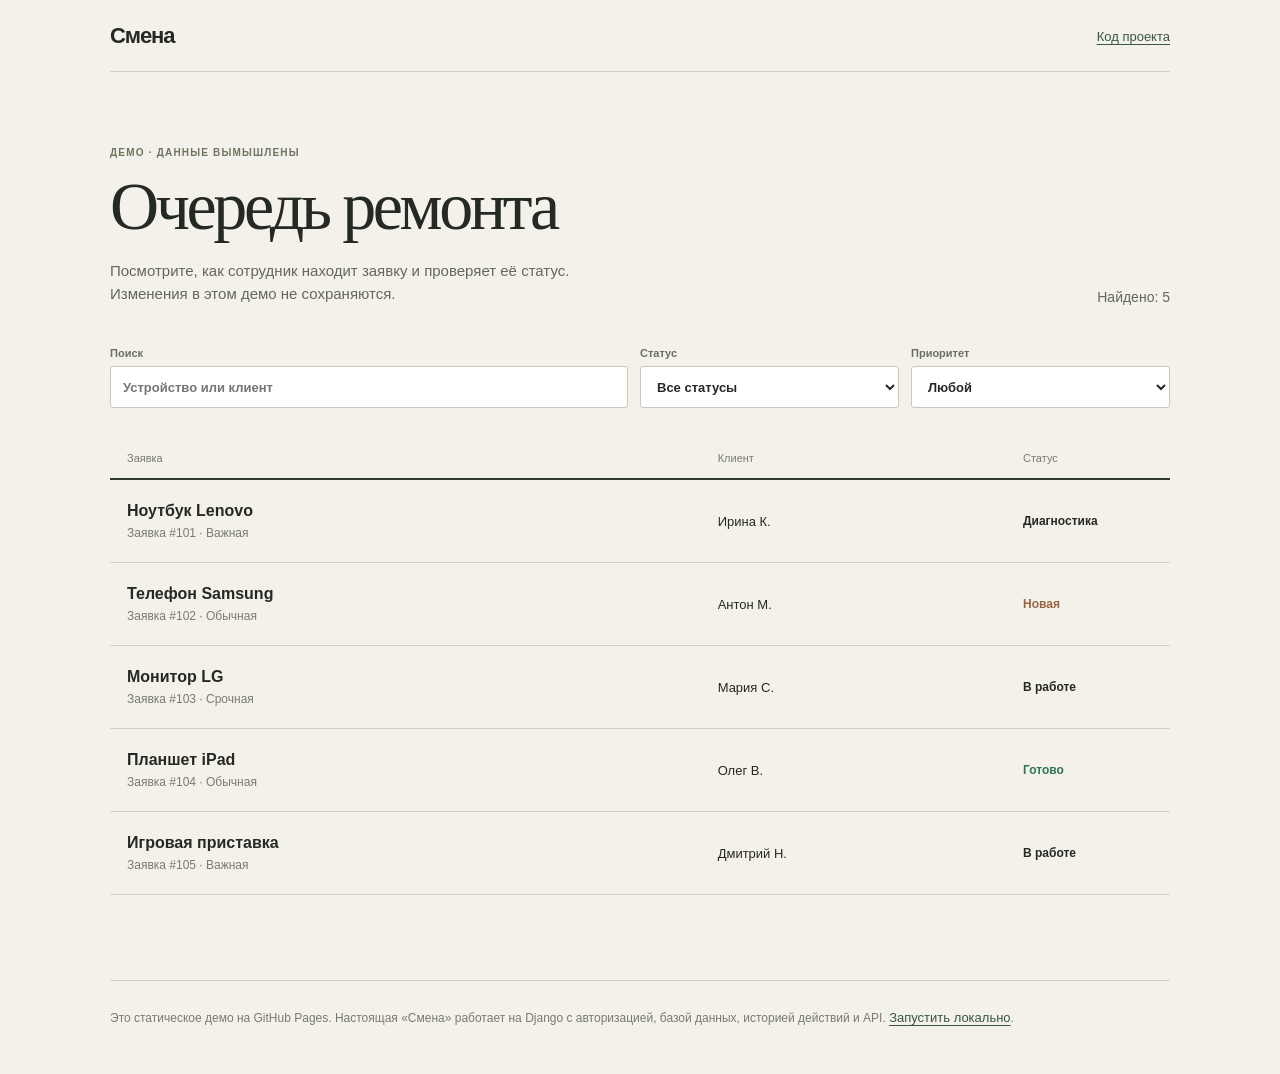
==== pages/index.html @ 29504f77 "Expand project and publish Pages demo" ====
<!doctype html><html lang="ru"><head><meta charset="utf-8"><meta name="viewport" content="width=device-width,initial-scale=1"><meta name="theme-color" content="#f4f1ea"><title>Смена | Демо</title><link rel="stylesheet" href="./style.css"><script src="./app.js" defer></script></head><body><div class="shell"><header><strong>Смена</strong><nav><a href="https://github.com/an724275-hash/service-desk-django">Код проекта</a></nav></header><main><div class="hero"><div><p class="eyebrow">ДЕМО · ДАННЫЕ ВЫМЫШЛЕНЫ</p><h1>Очередь ремонта</h1><p>Посмотрите, как сотрудник находит заявку и проверяет её статус. Изменения в этом демо не сохраняются.</p></div><span class="count" id="count"></span></div><form id="filters"><label>Поиск<input id="search" type="search" placeholder="Устройство или клиент"></label><label>Статус<select id="status"><option value="">Все статусы</option><option>Новая</option><option>Диагностика</option><option>В работе</option><option>Готово</option></select></label><label>Приоритет<select id="priority"><option value="">Любой</option><option>Обычная</option><option>Важная</option><option>Срочная</option></select></label></form><section aria-label="Заявки"><div class="columns"><span>Заявка</span><span>Клиент</span><span>Статус</span></div><div id="tickets"></div></section><aside id="detail" class="detail" hidden><button id="close" aria-label="Закрыть карточку">Закрыть</button><div id="detail-content"></div></aside><footer>Это статическое демо на GitHub Pages. Настоящая «Смена» работает на Django с авторизацией, базой данных, историей действий и API. <a href="https://github.com/an724275-hash/service-desk-django#локальный-запуск">Запустить локально</a>.</footer></main></div></body></html>
---- pages/style.css ----
:root{font-family:Arial,Helvetica,sans-serif;color:#252923;background:#f4f1ea}*{box-sizing:border-box}body{margin:0}.shell{max-width:1120px;margin:auto;padding:0 30px}header{height:72px;display:flex;align-items:center;justify-content:space-between;border-bottom:1px solid #d3d0c6}header strong{font-size:22px;letter-spacing:-.05em}a{color:#375645;text-underline-offset:3px;font-size:13px}a:focus-visible,button:focus-visible,input:focus-visible,select:focus-visible{outline:3px solid #3d7654;outline-offset:3px}.hero{display:flex;align-items:end;justify-content:space-between;gap:30px;padding:65px 0 42px}.eyebrow{font-size:10px;font-weight:800;letter-spacing:.12em;color:#6c755d}h1{font:normal clamp(43px,6vw,68px)/1.04 Georgia,serif;letter-spacing:-.05em;margin:13px 0 17px}.hero p:last-child{font-size:15px;line-height:1.55;color:#62685e;max-width:520px;margin:0}.count{font-size:14px;color:#61685e;white-space:nowrap}form{display:flex;gap:12px;padding-bottom:30px;align-items:end}label{font-size:11px;font-weight:700;color:#687064;flex:1}label:first-child{flex:2}input,select{display:block;width:100%;margin-top:7px;height:42px;background:white;border:1px solid #c8c8bd;border-radius:3px;color:#252923;padding:0 12px;font:inherit;font-size:13px}.columns,.ticket{display:grid;grid-template-columns:2fr 1fr 130px;gap:20px;align-items:center}.columns{padding:14px 17px;color:#777b72;font-size:11px;border-bottom:2px solid #30372e}.ticket{width:100%;text-align:left;background:none;border:0;border-bottom:1px solid #d3d0c6;padding:22px 17px;cursor:pointer;color:#252923;font:inherit}.ticket:hover{background:#ecece4}.ticket strong{display:block;font-size:16px}.ticket small{display:block;color:#777b72;margin-top:6px;font-size:12px}.ticket>span:nth-child(2){font-size:13px}.status{font-size:12px;font-weight:700}.status.ready{color:#31764f}.status.new{color:#9a6540}.empty{padding:26px 17px;color:#777b72}.detail{position:fixed;right:0;top:0;bottom:0;width:min(390px,100%);background:#fffefa;border-left:1px solid #c8c8bd;box-shadow:-18px 0 40px #23292320;padding:30px;overflow:auto}.detail button{border:1px solid #c8c8bd;background:none;padding:9px 14px;cursor:pointer}.detail h2{font:normal 32px Georgia,serif;margin:45px 0 16px}.detail dt{color:#777b72;font-size:11px;margin-top:25px}.detail dd{margin:7px 0 0;font-size:15px;line-height:1.5}footer{border-top:1px solid #d3d0c6;margin-top:85px;padding:26px 0 45px;font-size:12px;color:#777b72;line-height:1.7}@media(max-width:700px){.shell{padding:0 18px}.hero{display:block;padding:48px 0 35px}.count{display:block;margin-top:20px}form{display:grid;grid-template-columns:1fr 1fr}label:first-child{grid-column:1/-1}.columns{display:none}.ticket{grid-template-columns:1fr auto;gap:8px;padding:18px 4px}.ticket>span:nth-child(2){grid-column:1}.ticket>span:last-child{grid-column:2;grid-row:1}.detail{padding:20px}}
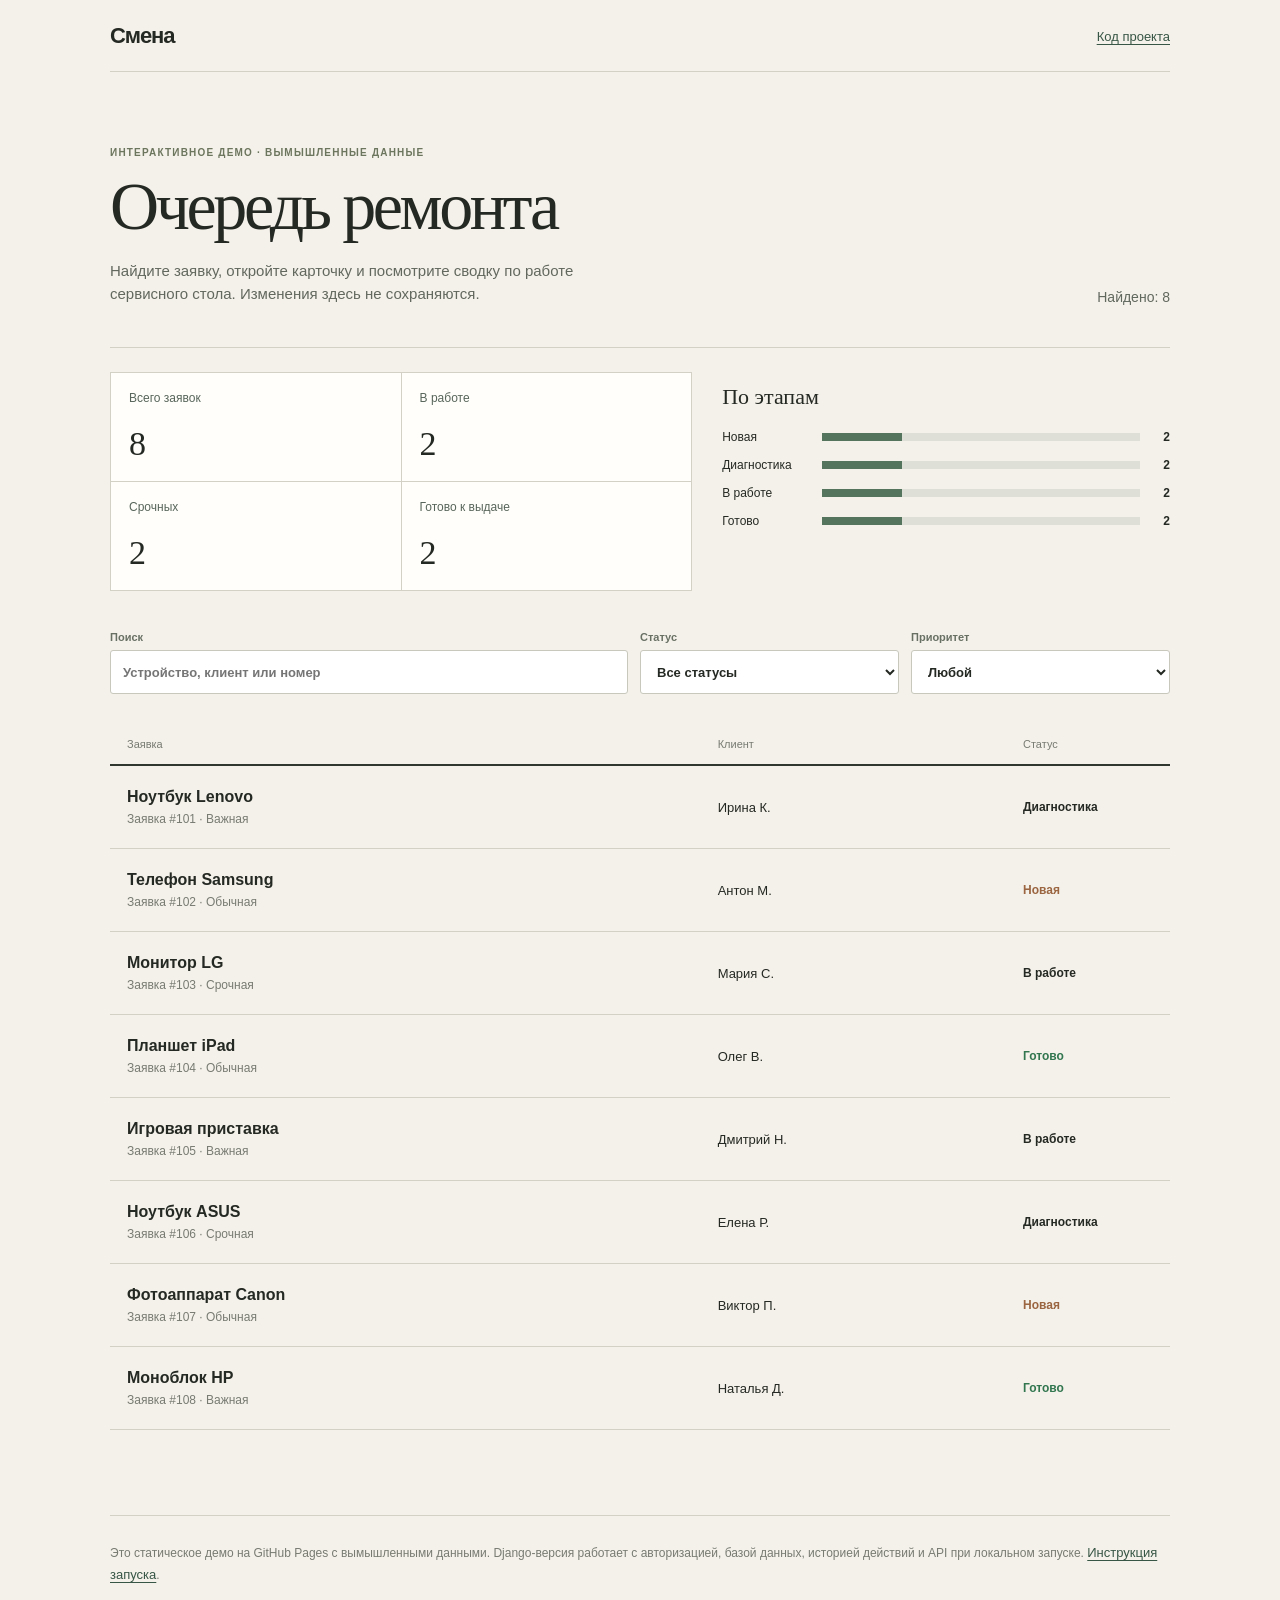
==== commit ad3d907f: "Add service desk analytics and richer demo" ====
--- a/pages/index.html
+++ b/pages/index.html
@@ -1,2 +1 @@
-<!doctype html><html lang="ru"><head><meta charset="utf-8"><meta name="viewport" content="width=device-width,initial-scale=1"><meta name="theme-color" content="#f4f1ea"><title>Смена | Демо</title><link rel="stylesheet" href="./style.css"><script src="./app.js" defer></script></head><body><div class="shell"><header><strong>Смена</strong><nav><a href="https://github.com/an724275-hash/service-desk-django">Код проекта</a></nav></header><main><div class="hero"><div><p class="eyebrow">ДЕМО · ДАННЫЕ ВЫМЫШЛЕНЫ</p><h1>Очередь ремонта</h1><p>Посмотрите, как сотрудник находит заявку и проверяет её статус. Изменения в этом демо не сохраняются.</p></div><span class="count" id="count"></span></div><form id="filters"><label>Поиск<input id="search" type="search" placeholder="Устройство или клиент"></label><label>Статус<select id="status"><option value="">Все статусы</option><option>Новая</option><option>Диагностика</option><option>В работе</option><option>Готово</option></select></label><label>Приоритет<select id="priority"><option value="">Любой</option><option>Обычная</option><option>Важная</option><option>Срочная</option></select></label></form><section aria-label="Заявки"><div class="columns"><span>Заявка</span><span>Клиент</span><span>Статус</span></div><div id="tickets"></div></section><aside id="detail" class="detail" hidden><button id="close" aria-label="Закрыть карточку">Закрыть</button><div id="detail-content"></div></aside><footer>Это статическое демо на GitHub Pages. Настоящая «Смена» работает на Django с авторизацией, базой данных, историей действий и API. <a href="https://github.com/an724275-hash/service-desk-django#локальный-запуск">Запустить локально</a>.</footer></main></div></body></html>
-
+<!doctype html><html lang="ru"><head><meta charset="utf-8"><meta name="viewport" content="width=device-width,initial-scale=1"><meta name="theme-color" content="#f4f1ea"><title>Смена | Демо сервисного стола</title><link rel="stylesheet" href="./style.css"><script src="./app.js" defer></script></head><body><div class="shell"><header><strong>Смена</strong><nav><a href="https://github.com/an724275-hash/service-desk-django">Код проекта</a></nav></header><main><div class="hero"><div><p class="eyebrow">ИНТЕРАКТИВНОЕ ДЕМО · ВЫМЫШЛЕННЫЕ ДАННЫЕ</p><h1>Очередь ремонта</h1><p>Найдите заявку, откройте карточку и посмотрите сводку по работе сервисного стола. Изменения здесь не сохраняются.</p></div><span class="count" id="count"></span></div><section class="demo-overview" aria-label="Сводка по демонстрационным заявкам"><div id="metrics" class="demo-metrics"></div><div class="demo-breakdown"><h2>По этапам</h2><div id="breakdown"></div></div></section><form id="filters"><label>Поиск<input id="search" type="search" placeholder="Устройство, клиент или номер"></label><label>Статус<select id="status"><option value="">Все статусы</option><option>Новая</option><option>Диагностика</option><option>В работе</option><option>Готово</option></select></label><label>Приоритет<select id="priority"><option value="">Любой</option><option>Обычная</option><option>Важная</option><option>Срочная</option></select></label></form><section aria-label="Заявки"><div class="columns"><span>Заявка</span><span>Клиент</span><span>Статус</span></div><div id="tickets"></div></section><aside id="detail" class="detail" hidden><button id="close" aria-label="Закрыть карточку">Закрыть</button><div id="detail-content"></div></aside><footer>Это статическое демо на GitHub Pages с вымышленными данными. Django-версия работает с авторизацией, базой данных, историей действий и API при локальном запуске. <a href="https://github.com/an724275-hash/service-desk-django#локальный-запуск">Инструкция запуска</a>.</footer></main></div></body></html>
--- a/pages/style.css
+++ b/pages/style.css
@@ -1,2 +1,2 @@
 :root{font-family:Arial,Helvetica,sans-serif;color:#252923;background:#f4f1ea}*{box-sizing:border-box}body{margin:0}.shell{max-width:1120px;margin:auto;padding:0 30px}header{height:72px;display:flex;align-items:center;justify-content:space-between;border-bottom:1px solid #d3d0c6}header strong{font-size:22px;letter-spacing:-.05em}a{color:#375645;text-underline-offset:3px;font-size:13px}a:focus-visible,button:focus-visible,input:focus-visible,select:focus-visible{outline:3px solid #3d7654;outline-offset:3px}.hero{display:flex;align-items:end;justify-content:space-between;gap:30px;padding:65px 0 42px}.eyebrow{font-size:10px;font-weight:800;letter-spacing:.12em;color:#6c755d}h1{font:normal clamp(43px,6vw,68px)/1.04 Georgia,serif;letter-spacing:-.05em;margin:13px 0 17px}.hero p:last-child{font-size:15px;line-height:1.55;color:#62685e;max-width:520px;margin:0}.count{font-size:14px;color:#61685e;white-space:nowrap}form{display:flex;gap:12px;padding-bottom:30px;align-items:end}label{font-size:11px;font-weight:700;color:#687064;flex:1}label:first-child{flex:2}input,select{display:block;width:100%;margin-top:7px;height:42px;background:white;border:1px solid #c8c8bd;border-radius:3px;color:#252923;padding:0 12px;font:inherit;font-size:13px}.columns,.ticket{display:grid;grid-template-columns:2fr 1fr 130px;gap:20px;align-items:center}.columns{padding:14px 17px;color:#777b72;font-size:11px;border-bottom:2px solid #30372e}.ticket{width:100%;text-align:left;background:none;border:0;border-bottom:1px solid #d3d0c6;padding:22px 17px;cursor:pointer;color:#252923;font:inherit}.ticket:hover{background:#ecece4}.ticket strong{display:block;font-size:16px}.ticket small{display:block;color:#777b72;margin-top:6px;font-size:12px}.ticket>span:nth-child(2){font-size:13px}.status{font-size:12px;font-weight:700}.status.ready{color:#31764f}.status.new{color:#9a6540}.empty{padding:26px 17px;color:#777b72}.detail{position:fixed;right:0;top:0;bottom:0;width:min(390px,100%);background:#fffefa;border-left:1px solid #c8c8bd;box-shadow:-18px 0 40px #23292320;padding:30px;overflow:auto}.detail button{border:1px solid #c8c8bd;background:none;padding:9px 14px;cursor:pointer}.detail h2{font:normal 32px Georgia,serif;margin:45px 0 16px}.detail dt{color:#777b72;font-size:11px;margin-top:25px}.detail dd{margin:7px 0 0;font-size:15px;line-height:1.5}footer{border-top:1px solid #d3d0c6;margin-top:85px;padding:26px 0 45px;font-size:12px;color:#777b72;line-height:1.7}@media(max-width:700px){.shell{padding:0 18px}.hero{display:block;padding:48px 0 35px}.count{display:block;margin-top:20px}form{display:grid;grid-template-columns:1fr 1fr}label:first-child{grid-column:1/-1}.columns{display:none}.ticket{grid-template-columns:1fr auto;gap:8px;padding:18px 4px}.ticket>span:nth-child(2){grid-column:1}.ticket>span:last-child{grid-column:2;grid-row:1}.detail{padding:20px}}
-
+.demo-overview{display:grid;grid-template-columns:1.3fr 1fr;gap:30px;padding:24px 0 40px;border-top:1px solid #d3d0c6}.demo-metrics{display:grid;grid-template-columns:repeat(2,minmax(0,1fr));gap:1px;background:#d3d0c6;border:1px solid #d3d0c6}.demo-metric{display:flex;flex-direction:column;justify-content:space-between;gap:12px;background:#fffefa;min-height:108px;padding:18px}.demo-metric span{font-size:12px;color:#58655a}.demo-metric strong{font:normal 34px Georgia,serif}.demo-breakdown{padding:12px 0}.demo-breakdown h2{font:normal 22px Georgia,serif;margin:0 0 20px}.breakdown-row{display:grid;grid-template-columns:90px minmax(0,1fr) 20px;gap:10px;align-items:center;margin:0 0 14px;font-size:12px}.breakdown-row strong{text-align:right}.breakdown-track{height:8px;background:#dedfd6}.breakdown-track>span{display:block;height:100%;background:#55745e}input,select,.detail button{min-height:44px}@media(max-width:700px){.demo-overview{grid-template-columns:1fr}.demo-metric{min-height:90px}}
